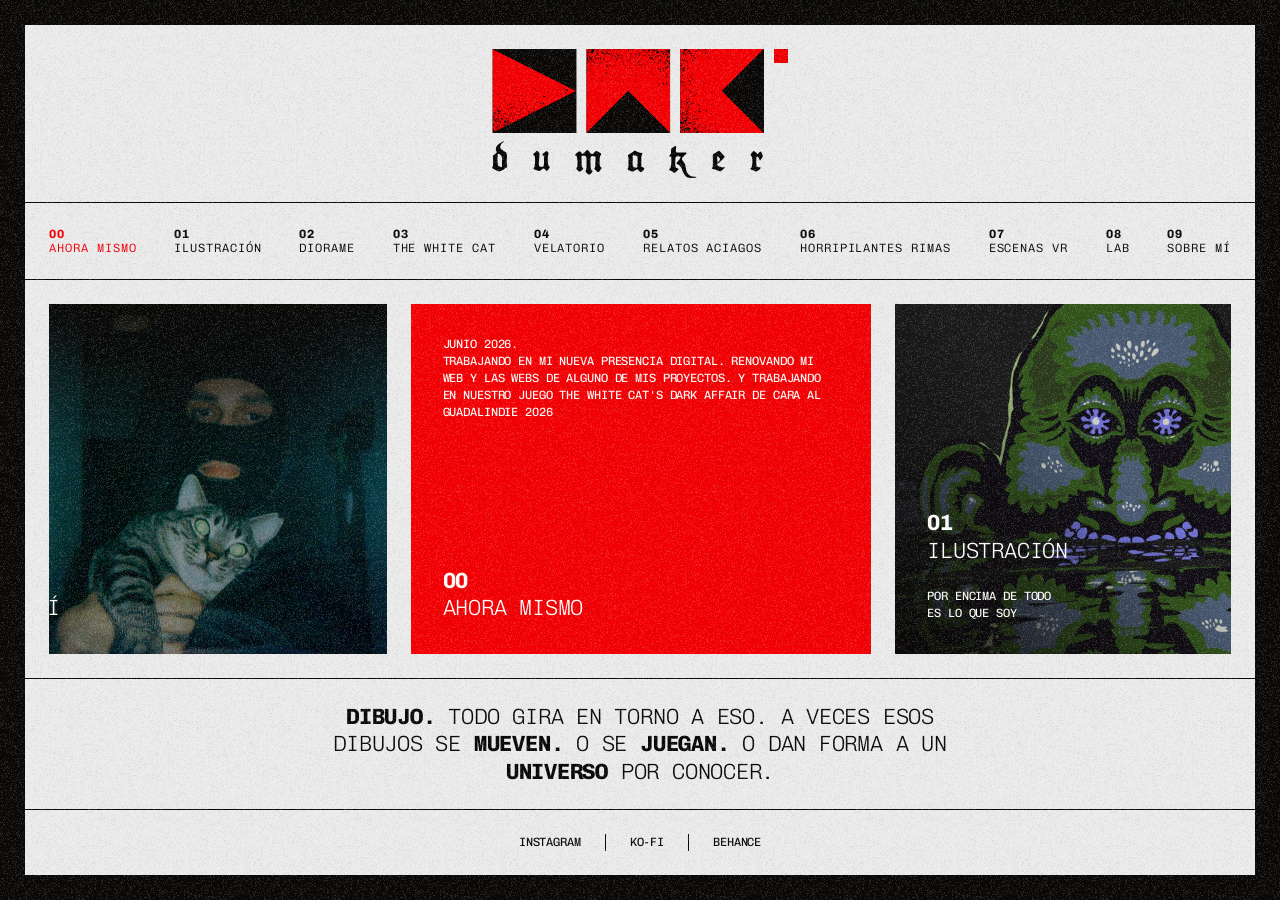
==== index.html @ 5731289a "fix(drag): enlace de titulo cenido al texto + draggable=false (cards y menu) El arrastre del carruse" ====
<!DOCTYPE html>
<html lang="es">
<head>
	<meta charset="utf-8">
	<meta name="viewport" content="width=device-width, initial-scale=1">
	<title>dumaker</title>
	<meta name="description" content="dumaker — dibujo, animación, juegos y universos por conocer.">
	<meta name="theme-color" content="#0a0908">
	<link rel="icon" type="image/svg+xml" href="assets/favicon.svg">
	<link rel="preload" href="assets/fonts/chivo-mono-var-latin.woff2" as="font" type="font/woff2" crossorigin>
	<link rel="stylesheet" href="css/tokens.css">
	<link rel="stylesheet" href="css/base.css">
	<link rel="stylesheet" href="css/layout.css">
	<link rel="stylesheet" href="css/components.css">
</head>
<body>
	<div class="page">

		<header class="strip strip--hero">
			<a class="hero__home" href="#ahora" aria-label="dumaker — volver al inicio">
				<img class="hero__logo" src="assets/logo-lockup.svg" alt="dumaker" width="320" height="140">
			</a>
		</header>

		<nav class="strip strip--menu" aria-label="Proyectos">
			<ul class="menu"><!-- renderizado desde data/cards.json --></ul>
		</nav>

		<main class="strip strip--cards" aria-roledescription="carrusel" aria-label="Proyectos">
			<ul class="track" tabindex="0"><!-- renderizado desde data/cards.json --></ul>
		</main>

		<section class="strip strip--claim" aria-label="Claim">
			<p class="claim"><b>Dibujo.</b> todo gira en torno a eso. a veces esos dibujos se <b>mueven.</b> o se <b>juegan.</b> o dan forma a un <b>universo</b> por conocer.</p>
		</section>

		<footer class="strip strip--footer">
			<a class="footer__link" href="https://www.instagram.com/dumaker/" target="_blank" rel="noopener">Instagram</a>
			<span class="footer__sep" aria-hidden="true"></span>
			<a class="footer__link" href="https://ko-fi.com/dumaker" target="_blank" rel="noopener">Ko-fi</a>
			<span class="footer__sep" aria-hidden="true"></span>
			<a class="footer__link" href="https://www.behance.net/dumaker" target="_blank" rel="noopener">Behance</a>
		</footer>

		<!-- Preloader: tapa el montaje de los strips; el marco+panel+grano son
		     los del propio .page (cero salto al fundir). main.js añade
		     .is-loaded cuando todo está listo (o un tope de seguridad). -->
		<div class="preloader" data-preloader aria-hidden="true">
			<img class="preloader__logo" src="assets/favicon.svg" alt="" width="64" height="51">
		</div>

	</div>

	<!-- Plantillas de card. El contenido viene de data/cards.json; aquí solo vive el marcado. -->
	<template id="tpl-card-texto">
		<li class="card card--texto">
			<h2 class="card__title"><b data-slot="number"></b><a class="card__link" data-slot="link" draggable="false"><span data-slot="title"></span></a></h2>
			<p class="card__sub" data-slot="sub"></p>
		</li>
	</template>

	<template id="tpl-card-poster">
		<li class="card card--poster">
			<div class="card__media">
				<img data-slot="img" loading="lazy" decoding="async" alt="">
			</div>
			<h2 class="card__title"><b data-slot="number"></b><a class="card__link" data-slot="link" draggable="false"><span data-slot="title"></span></a></h2>
			<p class="card__sub" data-slot="sub"></p>
		</li>
	</template>

	<template id="tpl-card-clip">
		<li class="card card--clip">
			<div class="card__media">
				<video data-slot="video" muted playsinline loop preload="none"></video>
			</div>
			<h2 class="card__title"><b data-slot="number"></b><a class="card__link" data-slot="link" draggable="false"><span data-slot="title"></span></a></h2>
			<p class="card__sub" data-slot="sub"></p>
		</li>
	</template>

	<script type="module" src="js/main.js"></script>
</body>
</html>
---- css/tokens.css ----
/* tokens.css — fuente única de valores visuales (extraídos de Figma, nodo 33156:3563) */
:root {
	/* color */
	--ink: #0a0908;
	--surface: #ebebeb;
	--red: #f30004;
	--inverse: #fdfdfc;

	/* espaciado — sistema 8/16/24/32 */
	--space-s: 8px;
	--space-m: 16px;
	--space-l: 24px;
	--space-xl: 32px;

	/* marco exterior */
	--frame: 24px;

	/* tipografía — Chivo Mono única familia */
	--font-mono: "Chivo Mono", ui-monospace, "Cascadia Mono", monospace;
	--fs-display: 64px;
	--fs-heading: 22px;
	--fs-menu: 12px;
	--fs-body: 12px;
	--ls-menu: 0.08em;     /* UI/Menu: letterSpacing 8% */
	--ls-heading: -0.01em; /* Heading/S: -1% */
	--ls-body: -0.01em;    /* Body/XS: -1% */
	--lh-heading: 1.25;
	--lh-body: 1.4;

	/* líneas finas con conciencia de densidad de píxel */
	--hairline: 1px;

	/* carrusel */
	--card-w: min(540px, 36vw); /* 540/1512 de Figma, relativo al viewport */
	--card-gap: var(--space-l);
}

@media (min-resolution: 2dppx) {
	:root { --hairline: 0.5px; }
}

/* rango intermedio (tablet / desktop estrecho): card proporcionada,
   36vw aquí daría cards esqueléticas frente a la franja alta */
@media (max-width: 1100px) {
	:root {
		--card-w: min(440px, 52vw);
	}
}

/* móvil: la card protagonista deja asomar un dedo de las vecinas a cada
   lado (~15-24px según ancho) — y sitio para el efecto-firma de Fase 2 */
@media (max-width: 720px) {
	:root {
		--frame: 8px;
		--card-w: 72vw;
		--card-gap: 12px;
	}
}
---- css/base.css ----
/* base.css — fuentes, reset, marco exterior y grano base */

/* Chivo Mono variable (200–900), self-host. Subsets latin + latin-ext. */
@font-face {
	font-family: "Chivo Mono";
	font-style: normal;
	font-weight: 200 900;
	font-display: swap;
	src: url("../assets/fonts/chivo-mono-var-latin.woff2") format("woff2");
	unicode-range: U+0000-00FF, U+0131, U+0152-0153, U+02BB-02BC, U+02C6, U+02DA, U+02DC, U+0304, U+0308, U+0329, U+2000-206F, U+20AC, U+2122, U+2191, U+2193, U+2212, U+2215, U+FEFF, U+FFFD;
}
@font-face {
	font-family: "Chivo Mono";
	font-style: normal;
	font-weight: 200 900;
	font-display: swap;
	src: url("../assets/fonts/chivo-mono-var-latin-ext.woff2") format("woff2");
	unicode-range: U+0100-02BA, U+02BD-02C5, U+02C7-02CC, U+02CE-02D7, U+02DD-02FF, U+0304, U+0308, U+0329, U+1D00-1DBF, U+1E00-1E9F, U+1EF2-1EFF, U+2020, U+20A0-20AB, U+20AD-20C0, U+2113, U+2C60-2C7F, U+A720-A7FF;
}

*,
*::before,
*::after {
	box-sizing: border-box;
	margin: 0;
}

html {
	height: 100%;
	/* sin scroll vertical de página; mata pull-to-refresh y gesto de historial */
	overscroll-behavior: none;
}

body {
	height: 100dvh;
	overflow: hidden;
	background: var(--ink);
	padding: var(--frame);
	font-family: var(--font-mono);
	color: var(--ink);
	-webkit-font-smoothing: antialiased;
}

img,
video {
	display: block;
	max-width: 100%;
}

a {
	color: inherit;
}

button {
	font: inherit;
	color: inherit;
	background: none;
	border: 0;
	padding: 0;
	cursor: pointer;
}

ul {
	list-style: none;
	padding: 0;
}

:focus-visible {
	outline: 2px solid var(--red);
	outline-offset: 2px;
}

/* ── Grano base (Fase 1: estático y uniforme) ─────────────────────────
   Grano blanco sobre todo el viewport: visible en sustratos oscuros
   (marco, imágenes de cards), casi nulo sobre la superficie clara.
   El grano tinta de la superficie va en .page::after (layout.css). */
body::after {
	content: "";
	position: fixed;
	inset: 0;
	z-index: 90;
	pointer-events: none;
	background: url("../assets/textures/grain-light.png") repeat;
	background-size: 256px 256px;
	opacity: 0.2;
}
---- css/layout.css ----
/* layout.css — grid de 5 franjas fijas; solo el carrusel se desplaza */

.page {
	position: relative;
	height: 100%;
	display: grid;
	grid-template-rows: auto auto minmax(0, 1fr) auto auto;
	background: var(--surface);
	border: 1px solid var(--ink);
}

/* grano tinta sobre la superficie clara (diana Figma: densidad 23%, muy sutil) */
.page::after {
	content: "";
	position: absolute;
	inset: 0;
	z-index: 80;
	pointer-events: none;
	background: url("../assets/textures/grain-dark.png") repeat;
	background-size: 256px 256px;
	opacity: 0.13;
}

.strip {
	position: relative;
	padding: var(--space-l);
	min-width: 0;
}

.strip + .strip {
	border-top: var(--hairline) solid var(--ink);
}

.strip--hero {
	display: grid;
	place-items: center;
}

.strip--cards {
	/* la franja flexible: el track clipa dentro del padding, como en Figma */
	display: grid;
	min-height: 0;
}

.strip--claim {
	display: grid;
	place-items: center;
}

.strip--footer {
	display: flex;
	align-items: stretch;
	justify-content: center;
	gap: var(--space-l);
}

@media (max-width: 720px) {
	.strip {
		padding: var(--space-m);
	}
}
---- css/components.css ----
/* components.css — hero, menú, cards, claim, footer */

/* ── Hero ───────────────────────────────────────────────────────────── */
.hero__home {
	display: block;
	cursor: pointer;
}

.hero__logo {
	width: min(320px, 64vw);
	height: auto;
}

/* ── Menú ───────────────────────────────────────────────────────────── */
.menu {
	display: flex;
	justify-content: space-between;
	gap: var(--space-l);
	overflow-x: auto;
	scrollbar-width: none;
}

.menu::-webkit-scrollbar {
	display: none;
}

@media (hover: hover) and (pointer: fine) {
	.menu.menu--overflow {
		cursor: grab;
	}
}

.menu.is-dragging {
	cursor: grabbing;
	user-select: none;
}

.menu__item {
	display: block;
	font-size: var(--fs-menu);
	font-weight: 300;
	letter-spacing: var(--ls-menu);
	line-height: 1.2;
	text-transform: uppercase;
	text-decoration: none;
	white-space: nowrap;
	color: var(--ink);
}

.menu__item b {
	display: block;
	font-weight: 700;
}

.menu__item:hover span {
	text-decoration: underline;
	text-underline-offset: 3px;
}

.menu__item.is-active {
	color: var(--red);
}

/* ── Carrusel (estilos; la lógica llega en etapas 3-4) ──────────────── */
.track {
	position: relative;
	display: flex;
	align-items: stretch;
	gap: var(--card-gap);
	height: 100%;
	min-height: 0;
	overflow-x: auto;
	overscroll-behavior-x: contain;
	touch-action: pan-x;
	scrollbar-width: none;
	scroll-snap-type: x mandatory;
	/* el foco por teclado aterriza ya casi centrado */
	scroll-padding-inline: calc(50% - var(--card-w) / 2);
	padding-inline: calc(50% - var(--card-w) / 2);
}

.track::-webkit-scrollbar {
	display: none;
}

/* el árbitro de snap (js/core/snap.js) es el único que toca esta clase */
.track.is-controlled {
	scroll-snap-type: none;
}

@media (hover: hover) and (pointer: fine) {
	.track {
		cursor: grab;
	}
}

.track.is-dragging {
	cursor: grabbing;
	user-select: none;
}

.card {
	position: relative;
	scroll-snap-align: center;
	flex: 0 0 var(--card-w);
	display: flex;
	flex-direction: column;
	justify-content: flex-end;
	gap: var(--space-l);
	padding: var(--space-xl);
	color: var(--inverse);
	text-transform: uppercase;
	overflow: hidden;
}

.card--texto {
	background: var(--red);
}

.card__media {
	position: absolute;
	inset: 0;
	pointer-events: none;
}

.card__media img,
.card__media video {
	width: 100%;
	height: 100%;
	object-fit: cover;
}

/* gradiente de legibilidad exacto de Figma */
.card__media::after {
	content: "";
	position: absolute;
	inset: 0;
	background: linear-gradient(46.5deg, var(--ink) 0%, rgba(10, 9, 8, 0) 46.6%);
}

.card__title {
	position: relative;
	font-size: var(--fs-heading);
	font-weight: 200;
	letter-spacing: var(--ls-heading);
	line-height: var(--lh-heading);
}

.card__link {
	color: inherit;
	text-decoration: none;
	/* target táctil generoso pero ceñido al texto (NO stretched a toda la
	   card): el padding agranda el área clicable y el margin negativo lo
	   compensa para no desplazar el título. El hueco de línea y el resto de
	   la card quedan libres para arrastrar. */
	padding: 0.4em 0.6em;
	margin: -0.4em -0.6em;
}

.card__link:hover span,
.card__link:focus-visible span {
	text-decoration: underline;
	text-underline-offset: 3px;
}

.card__title b {
	display: block;
	font-weight: 700;
}

.card__sub {
	position: relative;
	max-width: 20ch;
	font-size: var(--fs-body);
	font-weight: 400;
	letter-spacing: var(--ls-body);
	line-height: var(--lh-body);
}

/* Layout "prose" (card 00 y Sobre mí): el cuerpo de texto sube arriba con
   una caja grande (texto largo); el número+título quedan abajo como el resto.
   Lo comparten la card 00 (texto) y Sobre mí (imagen). */
.card--prose {
	justify-content: space-between;
}

.card--prose .card__sub {
	order: -1;             /* el cuerpo arriba; el título queda al fondo */
	max-width: none;       /* casi todo el ancho útil (dentro del padding) */
	white-space: pre-line; /* respeta los saltos de línea del texto editable */
}

/* legibilidad del texto arriba sobre la imagen: gradiente desde arriba.
   Solo aplica en Fase 1 sin GL (con GL lo hace el shader, ver cardsLayer). */
.card--prose .card__media::after {
	background: linear-gradient(180deg, var(--ink) 0%, rgba(10, 9, 8, 0) 46.6%);
}

/* ── Claim ──────────────────────────────────────────────────────────── */
.claim {
	max-width: 668px;
	text-align: center;
	font-size: clamp(16px, 1.46vw + 8px, 22px);
	font-weight: 200;
	letter-spacing: var(--ls-heading);
	line-height: var(--lh-heading);
	text-transform: uppercase;
}

.claim b {
	font-weight: 700;
}

/* ── Footer ─────────────────────────────────────────────────────────── */
.footer__link {
	font-size: var(--fs-body);
	font-weight: 400;
	letter-spacing: var(--ls-body);
	line-height: var(--lh-body);
	text-transform: uppercase;
	text-decoration: none;
	align-self: center;
}

.footer__link:hover {
	text-decoration: underline;
	text-underline-offset: 3px;
}

.footer__sep {
	width: var(--hairline);
	background: var(--ink);
}

/* ── Overlay de error de datos (cards.json/ahora.json rotos) ────────── */
.data-error {
	position: fixed;
	inset: auto var(--frame) var(--frame) var(--frame);
	z-index: 100;
	background: var(--ink);
	color: var(--inverse);
	border: var(--hairline) solid var(--red);
	padding: var(--space-m) var(--space-l);
	font-size: var(--fs-body);
	line-height: var(--lh-body);
	letter-spacing: var(--ls-body);
}

.data-error p:first-child {
	color: var(--red);
	font-weight: 700;
	text-transform: uppercase;
	margin-bottom: var(--space-s);
}

/* ── Preloader ──────────────────────────────────────────────────────── */
/* El marco + panel + grano son los del propio .page (no se replican): cero
   salto al fundir. Durante la carga, los strips están a opacity 0 (el
   montaje de las cards no se ve) y el logo DMK queda centrado encima.
   main.js añade .is-loaded → fade-in de los strips + fade-out del logo. */
.preloader {
	position: absolute;
	inset: 0;
	z-index: 85; /* sobre el contenido y el grano (z80); bajo overlays de error (z100) */
	display: grid;
	place-items: center;
	pointer-events: none;
	transition: opacity 320ms ease;
}

.preloader__logo {
	width: 64px;
	height: auto;
	opacity: 0.92;
}

.page .strip {
	transition: opacity 300ms ease;
}

.page:not(.is-loaded) .strip {
	opacity: 0;
}

.page.is-loaded .preloader {
	opacity: 0;
}

@media (prefers-reduced-motion: reduce) {
	.preloader,
	.page .strip {
		transition: none; /* fade instantáneo: sin animación, solo el corte */
	}
}
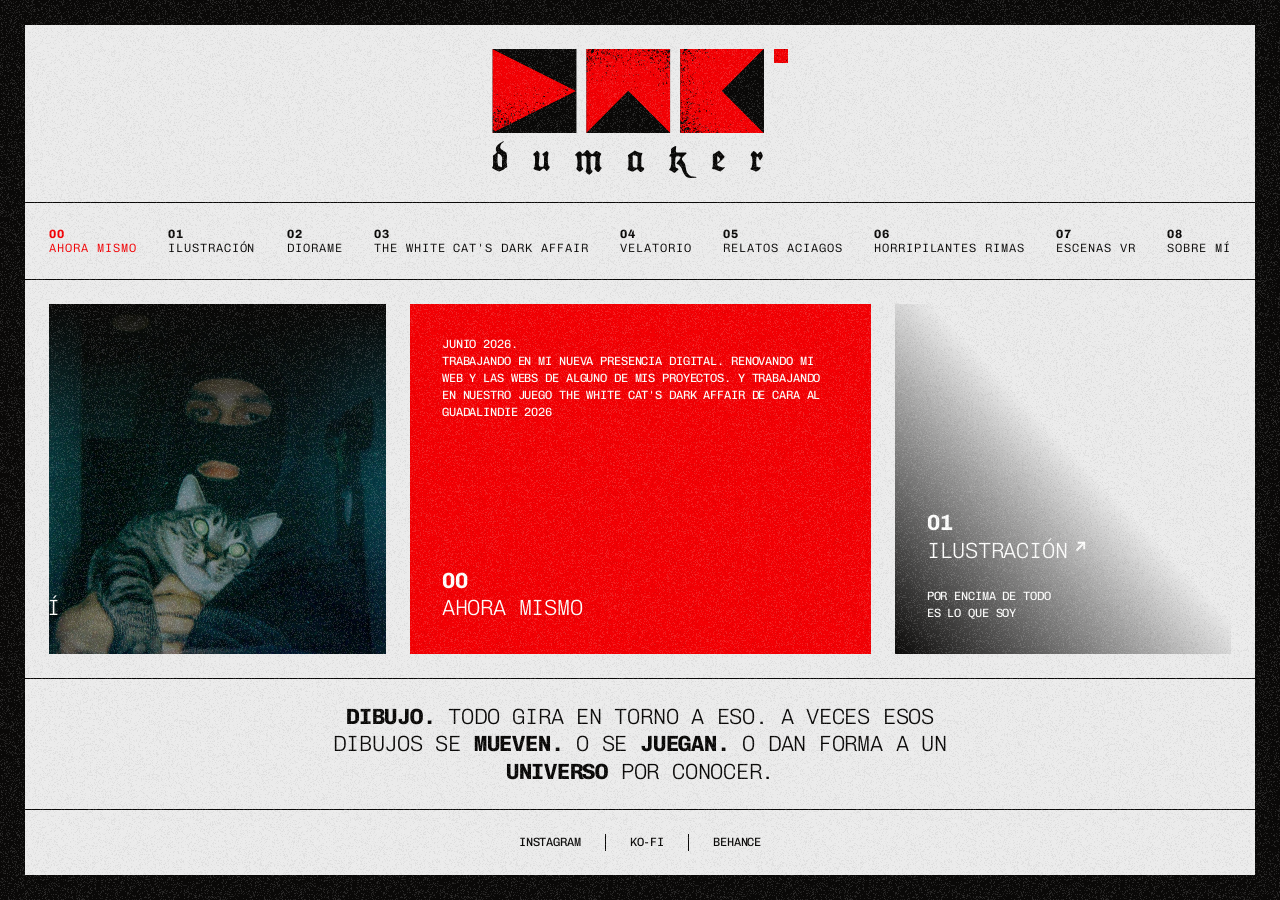
==== commit e1b5d113: "﻿feat(seo): progressive enhancement + SEO/GEO antes del corte de DNS FASE 1 — contenido al HTML esta" ====
--- a/index.html
+++ b/index.html
@@ -3,8 +3,27 @@
 <head>
 	<meta charset="utf-8">
 	<meta name="viewport" content="width=device-width, initial-scale=1">
-	<title>dumaker</title>
-	<meta name="description" content="dumaker — dibujo, animación, juegos y universos por conocer.">
+	<title>Dumaker — ilustración, animación, juegos y universos por conocer</title>
+	<meta name="description" content="Dumaker — ilustrador, diseñador y creativo multimedia. Dibujo, animación, videojuegos y universos por conocer. Ilustración, cómic y proyectos indie.">
+	<link rel="canonical" href="https://dumaker.com">
+
+	<!-- Open Graph -->
+	<meta property="og:title" content="Dumaker — ilustración, animación, juegos y universos por conocer">
+	<meta property="og:description" content="Ilustrador, diseñador y creativo multimedia. Dibujo, animación, videojuegos y universos por conocer.">
+	<meta property="og:type" content="website">
+	<meta property="og:url" content="https://dumaker.com">
+	<meta property="og:image" content="https://dumaker.com/assets/dmk_og.jpg">
+	<meta property="og:image:width" content="1200">
+	<meta property="og:image:height" content="630">
+	<meta property="og:locale" content="es_ES">
+	<meta property="og:site_name" content="Dumaker">
+
+	<!-- Twitter Card -->
+	<meta name="twitter:card" content="summary_large_image">
+	<meta name="twitter:title" content="Dumaker — ilustración, animación, juegos y universos por conocer">
+	<meta name="twitter:description" content="Ilustrador, diseñador y creativo multimedia. Dibujo, animación, videojuegos y universos por conocer.">
+	<meta name="twitter:image" content="https://dumaker.com/assets/dmk_og.jpg">
+
 	<meta name="theme-color" content="#0a0908">
 	<link rel="icon" type="image/svg+xml" href="assets/favicon.svg">
 	<link rel="preload" href="assets/fonts/chivo-mono-var-latin.woff2" as="font" type="font/woff2" crossorigin>
@@ -12,6 +31,27 @@
 	<link rel="stylesheet" href="css/base.css">
 	<link rel="stylesheet" href="css/layout.css">
 	<link rel="stylesheet" href="css/components.css">
+
+	<!-- Sin JS: el preloader nunca añade .is-loaded; revelamos el contenido igual -->
+	<noscript><style>.page:not(.is-loaded) .strip{opacity:1}.preloader{display:none}</style></noscript>
+
+	<script type="application/ld+json">
+	{
+		"@context": "https://schema.org",
+		"@type": "Person",
+		"name": "Dumaker",
+		"url": "https://dumaker.com",
+		"jobTitle": "Ilustrador, diseñador y creativo multimedia",
+		"description": "Ilustrador, diseñador y creativo multimedia. Creador indie y liminal. Dibujo, animación, videojuegos y universos por conocer.",
+		"image": "https://dumaker.com/assets/dmk_og.jpg",
+		"sameAs": [
+			"https://www.instagram.com/dumaker/",
+			"https://www.behance.net/dumaker",
+			"https://ko-fi.com/dumaker",
+			"https://www.deviantart.com/dumaker"
+		]
+	}
+	</script>
 </head>
 <body>
 	<div class="page">
@@ -23,11 +63,88 @@
 		</header>
 
 		<nav class="strip strip--menu" aria-label="Proyectos">
-			<ul class="menu"><!-- renderizado desde data/cards.json --></ul>
+			<!-- Contenido canónico (progressive enhancement): render.js lo adopta y le
+			     añade comportamiento; la fuente de verdad de los textos es data/cards.json. -->
+			<ul class="menu">
+				<li><a class="menu__item" href="#ahora" data-index="0" draggable="false"><b>00</b><span>Ahora mismo</span></a></li>
+				<li><a class="menu__item" href="#ilustracion" data-index="1" draggable="false"><b>01</b><span>Ilustración</span></a></li>
+				<li><a class="menu__item" href="#diorame" data-index="2" draggable="false"><b>02</b><span>Diorame</span></a></li>
+				<li><a class="menu__item" href="#the-white-cat" data-index="3" draggable="false"><b>03</b><span>The White Cat's Dark Affair</span></a></li>
+				<li><a class="menu__item" href="#velatorio" data-index="4" draggable="false"><b>04</b><span>Velatorio</span></a></li>
+				<li><a class="menu__item" href="#relatos-aciagos" data-index="5" draggable="false"><b>05</b><span>Relatos Aciagos</span></a></li>
+				<li><a class="menu__item" href="#horripilantes-rimas" data-index="6" draggable="false"><b>06</b><span>Horripilantes Rimas</span></a></li>
+				<li><a class="menu__item" href="#escenas-vr" data-index="7" draggable="false"><b>07</b><span>Escenas VR</span></a></li>
+				<li><a class="menu__item" href="#sobre-mi" data-index="8" draggable="false"><b>08</b><span>Sobre mí</span></a></li>
+			</ul>
 		</nav>
 
 		<main class="strip strip--cards" aria-roledescription="carrusel" aria-label="Proyectos">
-			<ul class="track" tabindex="0"><!-- renderizado desde data/cards.json --></ul>
+			<!-- Copia canónica de las cards en el HTML estático (indexable sin JS).
+			     render.js la adopta como copia central y clona las demás para el loop
+			     infinito; reconcilia los textos desde data/cards.json (fuente de verdad). -->
+			<ul class="track" tabindex="0">
+				<li class="card card--texto card--prose" data-index="0" data-id="ahora" data-copy="2">
+					<h2 class="card__title"><b data-slot="number">00</b><a class="card__link" data-slot="link" draggable="false"><span data-slot="title">Ahora mismo</span></a></h2>
+					<p class="card__sub" data-slot="sub">Junio 2026.
+Trabajando en mi nueva presencia digital. Renovando mi web y las webs de alguno de mis proyectos. Y trabajando en nuestro juego The White Cat's Dark Affair de cara al Guadalindie 2026</p>
+				</li>
+				<li class="card card--poster" data-index="1" data-id="ilustracion" data-copy="2">
+					<div class="card__media">
+						<img data-slot="img" loading="lazy" decoding="async" alt="Ilustración de una criatura verde emergiendo del agua" src="assets/cards/ilustracion.webp">
+					</div>
+					<h2 class="card__title"><b data-slot="number">01</b><a class="card__link" data-slot="link" draggable="false" href="https://www.deviantart.com/dumaker/gallery" target="_blank" rel="noopener"><span data-slot="title">Ilustración</span></a></h2>
+					<p class="card__sub" data-slot="sub">por encima de todo es lo que soy</p>
+				</li>
+				<li class="card card--poster" data-index="2" data-id="diorame" data-copy="2">
+					<div class="card__media">
+						<img data-slot="img" loading="lazy" decoding="async" alt="Formas de color creadas con la app de dibujo Diorame" src="assets/cards/diorame.webp">
+					</div>
+					<h2 class="card__title"><b data-slot="number">02</b><a class="card__link" data-slot="link" draggable="false" href="https://diorame.com" target="_blank" rel="noopener"><span data-slot="title">Diorame</span></a></h2>
+					<p class="card__sub" data-slot="sub">mi app de dibujo</p>
+				</li>
+				<li class="card card--clip" data-index="3" data-id="the-white-cat" data-copy="2">
+					<div class="card__media">
+						<video data-slot="video" muted playsinline loop preload="none" data-src="assets/cards/the_white_cat.mp4"></video>
+					</div>
+					<h2 class="card__title"><b data-slot="number">03</b><a class="card__link" data-slot="link" draggable="false" href="https://store.steampowered.com/app/3882940/The_White_Cats_Dark_Affair/" target="_blank" rel="noopener"><span data-slot="title">The White Cat's Dark Affair</span></a></h2>
+					<p class="card__sub" data-slot="sub">El juego. Estamos en ello y vamos en serio. En Steam.</p>
+				</li>
+				<li class="card card--poster" data-index="4" data-id="velatorio" data-copy="2">
+					<div class="card__media">
+						<img data-slot="img" loading="lazy" decoding="async" alt="Imagen del juego Velatorio" src="assets/cards/velatorio.webp">
+					</div>
+					<h2 class="card__title"><b data-slot="number">04</b><a class="card__link" data-slot="link" draggable="false" href="https://perezperez.itch.io/velatorio" target="_blank" rel="noopener"><span data-slot="title">Velatorio</span></a></h2>
+					<p class="card__sub" data-slot="sub">El juego. Una aventura sórdida premiada en la ECTOCOMP 2025. En Itch.io.</p>
+				</li>
+				<li class="card card--poster" data-index="5" data-id="relatos-aciagos" data-copy="2">
+					<div class="card__media">
+						<img data-slot="img" loading="lazy" decoding="async" alt="Relatos Aciagos — relatos ilustrados" src="assets/cards/relatos-aciagos.webp">
+					</div>
+					<h2 class="card__title"><b data-slot="number">05</b><a class="card__link" data-slot="link" draggable="false" href="https://relatos.dumaker.com" target="_blank" rel="noopener"><span data-slot="title">Relatos Aciagos</span></a></h2>
+					<p class="card__sub" data-slot="sub">Relatos de terror, locutados e ilustrados.</p>
+				</li>
+				<li class="card card--poster" data-index="6" data-id="horripilantes-rimas" data-copy="2">
+					<div class="card__media">
+						<img data-slot="img" loading="lazy" decoding="async" alt="Horripilantes Rimas — rimas ilustradas de terror" src="assets/cards/horripilantes-rimas.webp">
+					</div>
+					<h2 class="card__title"><b data-slot="number">06</b><a class="card__link" data-slot="link" draggable="false" href="https://rimas.dumaker.com" target="_blank" rel="noopener"><span data-slot="title">Horripilantes Rimas</span></a></h2>
+					<p class="card__sub" data-slot="sub">Pavorosas rimas, locutadas e ilustradas.</p>
+				</li>
+				<li class="card card--clip" data-index="7" data-id="escenas-vr" data-copy="2">
+					<div class="card__media">
+						<video data-slot="video" muted playsinline loop preload="none" data-src="assets/cards/escenas_vr.mp4"></video>
+					</div>
+					<h2 class="card__title"><b data-slot="number">07</b><a class="card__link" data-slot="link" draggable="false" href="https://www.behance.net/gallery/142865257/Escenas-ilustradas-inmersivas-para-realidad-virtual" target="_blank" rel="noopener"><span data-slot="title">Escenas VR</span></a></h2>
+					<p class="card__sub" data-slot="sub">Escenas inmersivas para Realidad Virtual.</p>
+				</li>
+				<li class="card card--poster card--prose" data-index="8" data-id="sobre-mi" data-copy="2">
+					<div class="card__media">
+						<img data-slot="img" loading="lazy" decoding="async" alt="Foto de Sobre mí" src="assets/cards/about.webp">
+					</div>
+					<h2 class="card__title"><b data-slot="number">08</b><a class="card__link" data-slot="link" draggable="false"><span data-slot="title">Sobre mí</span></a></h2>
+					<p class="card__sub" data-slot="sub">Ilustrador, diseñador y creativo multimedia. Creador indie y liminal. Albacete navajero. Dibujando desde siempre, profesionalmente desde 2008. Mi obra ha aparecido en antologías de Seven Stories Press, Graffito Books, Mad Artist Publishing y Ediciones Babylon, y se ha expuesto en Londres, Bilbao, Toledo y otras ciudades. Formado en Ilustración (Toledo) y Diseño Gráfico (Ciudad Real). Stay human 👽</p>
+				</li>
+			</ul>
 		</main>
 
 		<section class="strip strip--claim" aria-label="Claim">
@@ -51,7 +168,9 @@
 
 	</div>
 
-	<!-- Plantillas de card. El contenido viene de data/cards.json; aquí solo vive el marcado. -->
+	<!-- Plantillas de card. Usadas por el render como fallback (regenerar) cuando el
+	     HTML estático está desincronizado con data/cards.json. El contenido vivo de
+	     las cards está arriba en .track; aquí solo vive el marcado vacío. -->
 	<template id="tpl-card-texto">
 		<li class="card card--texto">
 			<h2 class="card__title"><b data-slot="number"></b><a class="card__link" data-slot="link" draggable="false"><span data-slot="title"></span></a></h2>
--- a/css/components.css
+++ b/css/components.css
@@ -157,6 +157,23 @@
 	margin: -0.4em -0.6em;
 }
 
+/* icono de flecha de enlace: SOLO cards con href real (01-07). Las cards sin
+   enlace (00, 09 y lab) se renderizan como <span class="card__link"> sin
+   [href] → quedan excluidas solas. El mask no lleva fill baked, así que
+   currentColor lo pinta en el color del título de cada card. NO es el
+   stretched que eliminamos: es un ::after nuevo, gateado por [href]. */
+.card__link[href]::after {
+	content: "";
+	display: inline-block;
+	width: 0.7em;
+	height: 0.7em;
+	margin-left: 0.25em;
+	vertical-align: 0.15em;
+	background-color: currentColor;
+	-webkit-mask: url("data:image/svg+xml,%3Csvg viewBox='0 0 16 16' xmlns='http://www.w3.org/2000/svg'%3E%3Cpath d='m2 0v2h4.5l-6.5 6.5 1.5 1.5 6.5-6.5v4.5h2v-8z' transform='translate(3 3)'/%3E%3C/svg%3E") no-repeat center / contain;
+	mask: url("data:image/svg+xml,%3Csvg viewBox='0 0 16 16' xmlns='http://www.w3.org/2000/svg'%3E%3Cpath d='m2 0v2h4.5l-6.5 6.5 1.5 1.5 6.5-6.5v4.5h2v-8z' transform='translate(3 3)'/%3E%3C/svg%3E") no-repeat center / contain;
+}
+
 .card__link:hover span,
 .card__link:focus-visible span {
 	text-decoration: underline;
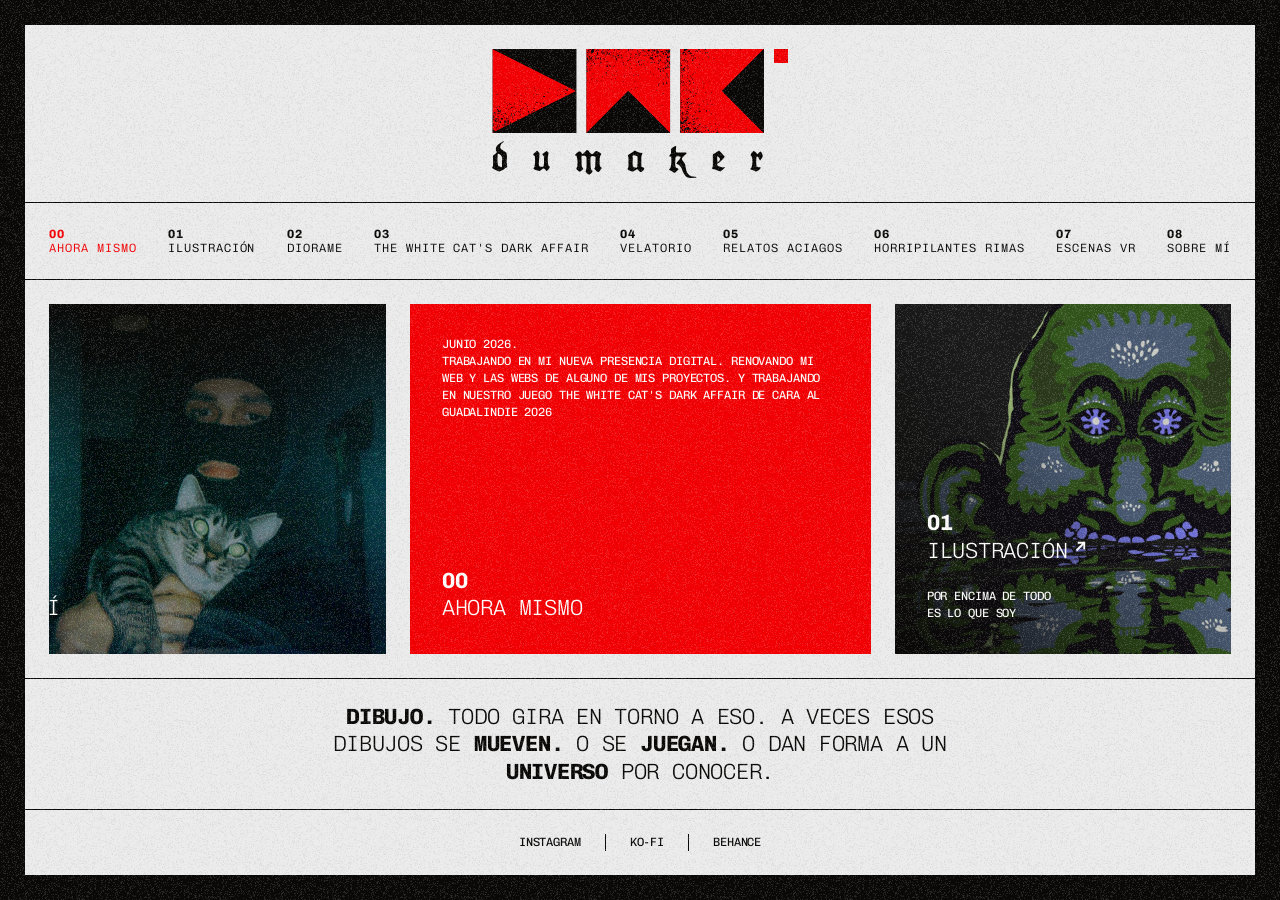
==== commit 5e082c7a: "﻿refactor(seo): card 00 (Ahora mismo) con fuente unica = ahora.json El cuerpo efimero del 00 ya no s" ====
--- a/index.html
+++ b/index.html
@@ -83,10 +83,12 @@
 			     render.js la adopta como copia central y clona las demás para el loop
 			     infinito; reconcilia los textos desde data/cards.json (fuente de verdad). -->
 			<ul class="track" tabindex="0">
+				<!-- Card 00: el cuerpo (efímero, no SEO-crítico) NO se bakea aquí — fuente
+				     única = data/ahora.json. render.js rellena este <p> vacío en runtime;
+				     mantenemos el contenedor para que el conteo de cards cuadre (adopt path). -->
 				<li class="card card--texto card--prose" data-index="0" data-id="ahora" data-copy="2">
 					<h2 class="card__title"><b data-slot="number">00</b><a class="card__link" data-slot="link" draggable="false"><span data-slot="title">Ahora mismo</span></a></h2>
-					<p class="card__sub" data-slot="sub">Junio 2026.
-Trabajando en mi nueva presencia digital. Renovando mi web y las webs de alguno de mis proyectos. Y trabajando en nuestro juego The White Cat's Dark Affair de cara al Guadalindie 2026</p>
+					<p class="card__sub" data-slot="sub"></p>
 				</li>
 				<li class="card card--poster" data-index="1" data-id="ilustracion" data-copy="2">
 					<div class="card__media">
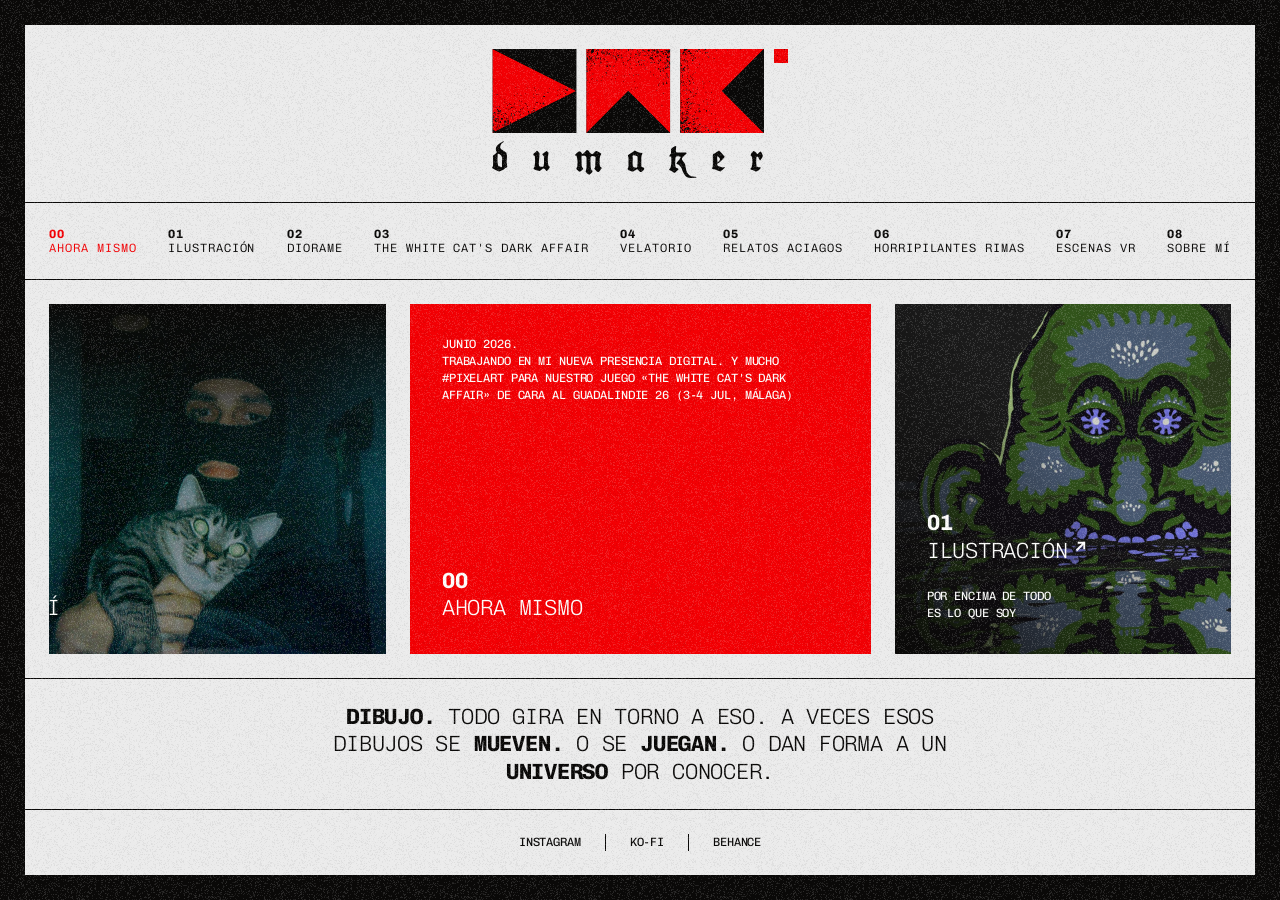
==== commit 4ebc6c8e: "fix(prose): el cuerpo prose vuelve a recibir el efecto-firma en FULL + textos Cambio de criterio sob" ====
--- a/index.html
+++ b/index.html
@@ -64,8 +64,10 @@
 
 		<nav class="strip strip--menu" aria-label="Proyectos">
 			<!-- Contenido canónico (progressive enhancement): render.js lo adopta y le
-			     añade comportamiento; la fuente de verdad de los textos es data/cards.json. -->
+			     añade comportamiento; la fuente de verdad es data/cards.json. La zona entre
+			     marcadores la genera scripts/build-cards.js en el deploy — NO editar a mano. -->
 			<ul class="menu">
+				<!-- menu:auto:start (generado por scripts/build-cards.js desde data/cards.json — no editar a mano) -->
 				<li><a class="menu__item" href="#ahora" data-index="0" draggable="false"><b>00</b><span>Ahora mismo</span></a></li>
 				<li><a class="menu__item" href="#ilustracion" data-index="1" draggable="false"><b>01</b><span>Ilustración</span></a></li>
 				<li><a class="menu__item" href="#diorame" data-index="2" draggable="false"><b>02</b><span>Diorame</span></a></li>
@@ -75,17 +77,19 @@
 				<li><a class="menu__item" href="#horripilantes-rimas" data-index="6" draggable="false"><b>06</b><span>Horripilantes Rimas</span></a></li>
 				<li><a class="menu__item" href="#escenas-vr" data-index="7" draggable="false"><b>07</b><span>Escenas VR</span></a></li>
 				<li><a class="menu__item" href="#sobre-mi" data-index="8" draggable="false"><b>08</b><span>Sobre mí</span></a></li>
+				<!-- menu:auto:end -->
 			</ul>
 		</nav>
 
 		<main class="strip strip--cards" aria-roledescription="carrusel" aria-label="Proyectos">
 			<!-- Copia canónica de las cards en el HTML estático (indexable sin JS).
-			     render.js la adopta como copia central y clona las demás para el loop
-			     infinito; reconcilia los textos desde data/cards.json (fuente de verdad). -->
+			     render.js la adopta como copia central y clona las demás para el loop;
+			     reconcilia los textos desde data/cards.json (fuente de verdad). La zona
+			     entre marcadores la genera scripts/build-cards.js en el deploy — NO editar
+			     a mano. Card 00: su <p> va vacío a propósito — el cuerpo "Ahora mismo" es
+			     fuente única de data/ahora.json (se rellena en runtime). -->
 			<ul class="track" tabindex="0">
-				<!-- Card 00: el cuerpo (efímero, no SEO-crítico) NO se bakea aquí — fuente
-				     única = data/ahora.json. render.js rellena este <p> vacío en runtime;
-				     mantenemos el contenedor para que el conteo de cards cuadre (adopt path). -->
+				<!-- cards:auto:start (generado por scripts/build-cards.js desde data/cards.json — no editar a mano) -->
 				<li class="card card--texto card--prose" data-index="0" data-id="ahora" data-copy="2">
 					<h2 class="card__title"><b data-slot="number">00</b><a class="card__link" data-slot="link" draggable="false"><span data-slot="title">Ahora mismo</span></a></h2>
 					<p class="card__sub" data-slot="sub"></p>
@@ -144,8 +148,9 @@
 						<img data-slot="img" loading="lazy" decoding="async" alt="Foto de Sobre mí" src="assets/cards/about.webp">
 					</div>
 					<h2 class="card__title"><b data-slot="number">08</b><a class="card__link" data-slot="link" draggable="false"><span data-slot="title">Sobre mí</span></a></h2>
-					<p class="card__sub" data-slot="sub">Ilustrador, diseñador y creativo multimedia. Creador indie y liminal. Albacete navajero. Dibujando desde siempre, profesionalmente desde 2008. Mi obra ha aparecido en antologías de Seven Stories Press, Graffito Books, Mad Artist Publishing y Ediciones Babylon, y se ha expuesto en Londres, Bilbao, Toledo y otras ciudades. Formado en Ilustración (Toledo) y Diseño Gráfico (Ciudad Real). Stay human 👽</p>
-				</li>
+					<p class="card__sub" data-slot="sub">Ilustrador, diseñador y creativo multimedia. Creador indie. Albacete navajero. Mis dibujos han aparecido en antologías de Seven Stories Press, Graffito Books, Mad Artist Publishing y Ediciones Babylon, y he expuesto en Londres, Bilbao, Toledo y otras ciudades. Graduado en Diseño Gráfico e ilustración. Stay human, but not much. 👽</p>
+				</li>
+				<!-- cards:auto:end -->
 			</ul>
 		</main>
 
--- a/css/components.css
+++ b/css/components.css
@@ -207,6 +207,32 @@
 	white-space: pre-line; /* respeta los saltos de línea del texto editable */
 }
 
+/* LITE (móvil/tablet): el cuerpo prose va por DOM nítido (no se rasteriza al
+   efecto) → scroll interno cuando el texto no cabe en el alto de la card.
+   En FULL el cuerpo se rasteriza y recibe el efecto-firma: NO hay DOM
+   scrollable, el sub recupera min-height:auto y no encoge. */
+.strip--cards.gl-lite .card--prose .card__sub {
+	flex: 1 1 auto;        /* ocupa el alto disponible (card − título − gap − padding) */
+	min-height: 0;         /* permite encoger por debajo del contenido (regla flex) */
+	overflow-y: auto;      /* scroll interno SOLO al desbordar; condicional, sin media query */
+	overscroll-behavior: contain; /* el scroll no propaga al carrusel ni al body */
+	touch-action: pan-y;   /* touch: gesto vertical = scroll del texto; horizontal = carrusel */
+	scrollbar-width: thin; /* Firefox */
+	scrollbar-color: rgba(10, 9, 8, 0.35) transparent;
+}
+
+/* barra minimalista (WebKit): fina, sin flechas, thumb tinta translúcida */
+.strip--cards.gl-lite .card--prose .card__sub::-webkit-scrollbar {
+	width: 5px;
+}
+.strip--cards.gl-lite .card--prose .card__sub::-webkit-scrollbar-track {
+	background: transparent;
+}
+.strip--cards.gl-lite .card--prose .card__sub::-webkit-scrollbar-thumb {
+	background: rgba(10, 9, 8, 0.35);
+	border-radius: 3px;
+}
+
 /* legibilidad del texto arriba sobre la imagen: gradiente desde arriba.
    Solo aplica en Fase 1 sin GL (con GL lo hace el shader, ver cardsLayer). */
 .card--prose .card__media::after {
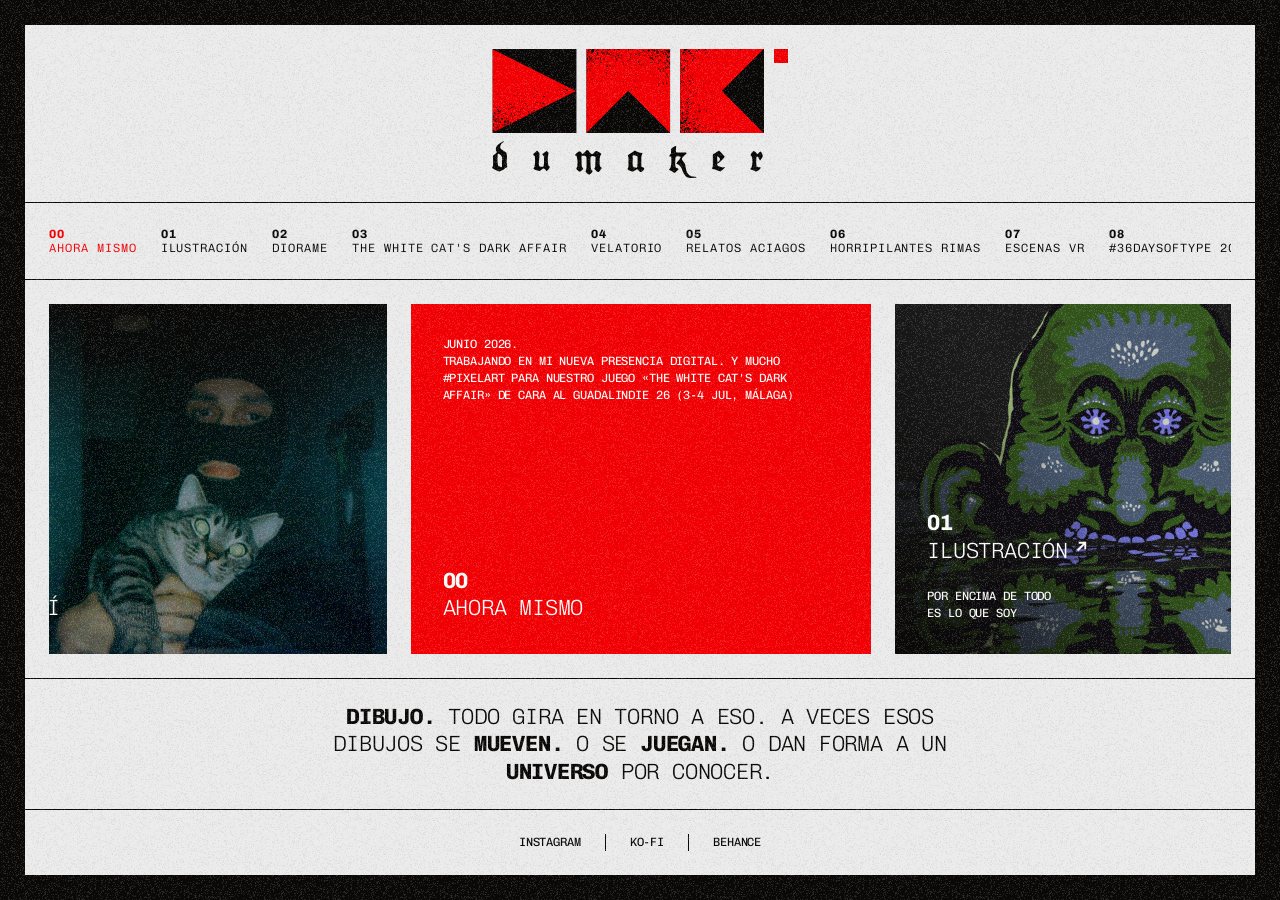
==== commit 432ef4f9: "feat(lab): dos badges en el escaparate (sello claro + contador "DÍA n") Sustituye el subtítulo ASCII" ====
--- a/index.html
+++ b/index.html
@@ -76,7 +76,8 @@
 				<li><a class="menu__item" href="#relatos-aciagos" data-index="5" draggable="false"><b>05</b><span>Relatos Aciagos</span></a></li>
 				<li><a class="menu__item" href="#horripilantes-rimas" data-index="6" draggable="false"><b>06</b><span>Horripilantes Rimas</span></a></li>
 				<li><a class="menu__item" href="#escenas-vr" data-index="7" draggable="false"><b>07</b><span>Escenas VR</span></a></li>
-				<li><a class="menu__item" href="#sobre-mi" data-index="8" draggable="false"><b>08</b><span>Sobre mí</span></a></li>
+				<li><a class="menu__item" href="#lab" data-index="8" draggable="false"><b>08</b><span>#36DaysOfType 2017</span></a></li>
+				<li><a class="menu__item" href="#sobre-mi" data-index="9" draggable="false"><b>09</b><span>Sobre mí</span></a></li>
 				<!-- menu:auto:end -->
 			</ul>
 		</nav>
@@ -143,11 +144,18 @@
 					<h2 class="card__title"><b data-slot="number">07</b><a class="card__link" data-slot="link" draggable="false" href="https://www.behance.net/gallery/142865257/Escenas-ilustradas-inmersivas-para-realidad-virtual" target="_blank" rel="noopener"><span data-slot="title">Escenas VR</span></a></h2>
 					<p class="card__sub" data-slot="sub">Escenas inmersivas para Realidad Virtual.</p>
 				</li>
-				<li class="card card--poster card--prose" data-index="8" data-id="sobre-mi" data-copy="2">
+				<li class="card card--poster" data-index="8" data-id="lab" data-copy="2">
+					<div class="card__media">
+						<img data-slot="img" loading="lazy" decoding="async" alt="Imagen provisional del Lab" src="assets/cards/lab.webp">
+					</div>
+					<h2 class="card__title"><b data-slot="number">08</b><a class="card__link" data-slot="link" draggable="false" href="https://www.behance.net/gallery/49101507/36DaysOfType-2017"><span data-slot="title">#36DaysOfType 2017</span></a></h2>
+					<p class="card__sub" data-slot="sub">Escaparate rotatorio: el proyecto que tengo ahora mismo entre manos.</p>
+				</li>
+				<li class="card card--poster card--prose" data-index="9" data-id="sobre-mi" data-copy="2">
 					<div class="card__media">
 						<img data-slot="img" loading="lazy" decoding="async" alt="Foto de Sobre mí" src="assets/cards/about.webp">
 					</div>
-					<h2 class="card__title"><b data-slot="number">08</b><a class="card__link" data-slot="link" draggable="false"><span data-slot="title">Sobre mí</span></a></h2>
+					<h2 class="card__title"><b data-slot="number">09</b><a class="card__link" data-slot="link" draggable="false"><span data-slot="title">Sobre mí</span></a></h2>
 					<p class="card__sub" data-slot="sub">Ilustrador, diseñador y creativo multimedia. Creador indie. Albacete navajero. Mis dibujos han aparecido en antologías de Seven Stories Press, Graffito Books, Mad Artist Publishing y Ediciones Babylon, y he expuesto en Londres, Bilbao, Toledo y otras ciudades. Graduado en Diseño Gráfico e ilustración. Stay human, but not much. 👽</p>
 				</li>
 				<!-- cards:auto:end -->
--- a/css/components.css
+++ b/css/components.css
@@ -239,6 +239,33 @@
 	background: linear-gradient(180deg, var(--ink) 0%, rgba(10, 9, 8, 0) 46.6%);
 }
 
+/* ── Badges del escaparate (solo card lab) ───────────────────────────── */
+/* Dos sellos apilados arriba-izquierda; los inyecta el render solo en lab. En
+   FULL los rasteriza la GL (se deforman con el efecto); en LITE/Fase 1 y al
+   enfocar van como DOM sobre el canvas (z-index propio). Esquinas rectas como
+   el resto del sitio. */
+.card__badges {
+	position: absolute;
+	top: var(--space-xl);
+	left: var(--space-xl);
+	z-index: 11;
+	display: flex;
+	flex-direction: column;
+	align-items: flex-start;
+	gap: var(--space-s);
+}
+.card__badge {
+	font-family: var(--font-mono);
+	font-size: 18px;
+	font-weight: 700;
+	letter-spacing: 0.02em;
+	line-height: 1;
+	padding: 9px 14px;
+	white-space: nowrap;
+}
+.card__badge--light { background: var(--surface); color: var(--ink); }
+.card__badge--dark { background: var(--ink); color: var(--red); }
+
 /* ── Claim ──────────────────────────────────────────────────────────── */
 .claim {
 	max-width: 668px;
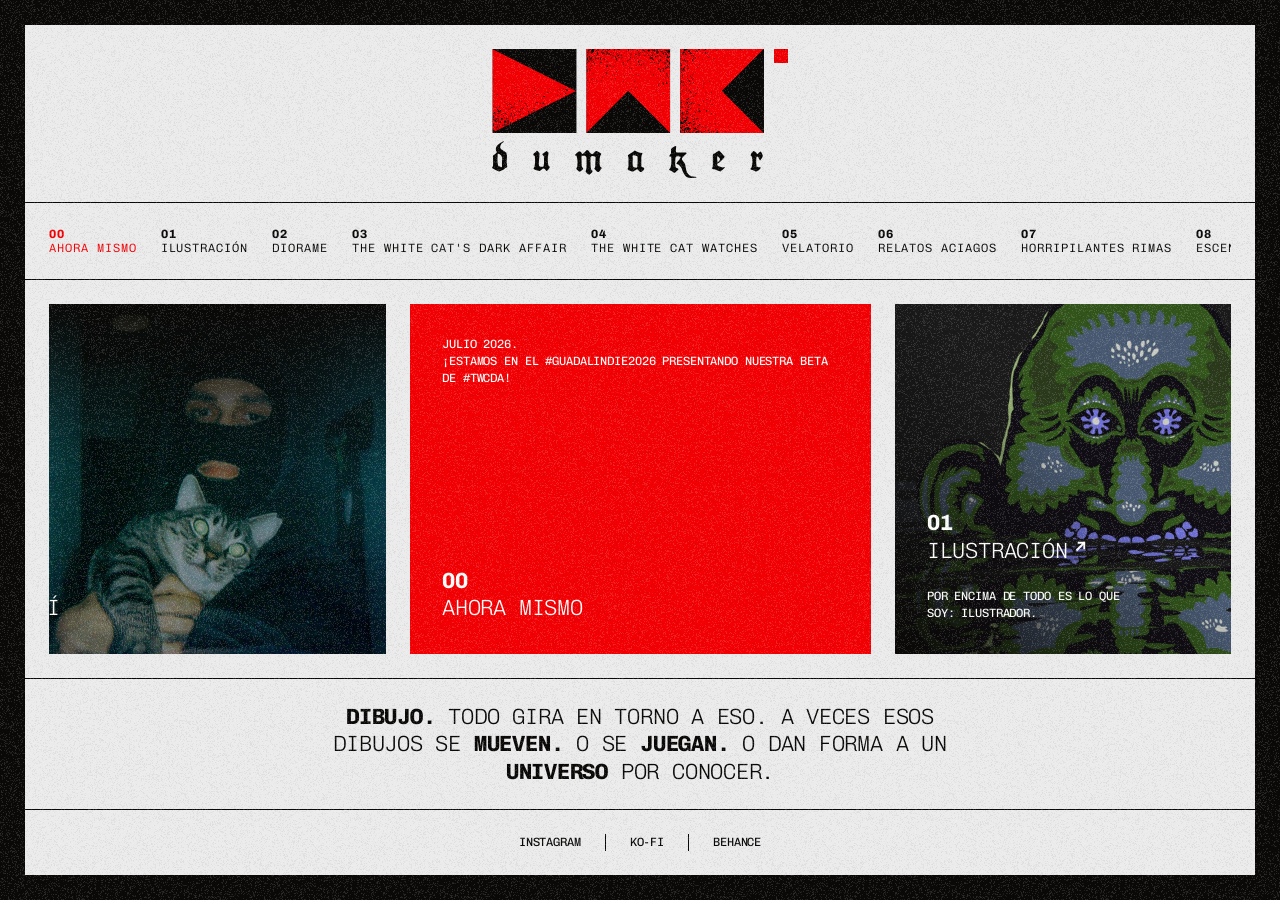
==== commit 50796810: "feat(cards): nueva card 04 «The White Cat Watches» — 11 cards, orden 00-10 Diorama interactivo (Quil" ====
--- a/index.html
+++ b/index.html
@@ -72,12 +72,13 @@
 				<li><a class="menu__item" href="#ilustracion" data-index="1" draggable="false"><b>01</b><span>Ilustración</span></a></li>
 				<li><a class="menu__item" href="#diorame" data-index="2" draggable="false"><b>02</b><span>Diorame</span></a></li>
 				<li><a class="menu__item" href="#the-white-cat" data-index="3" draggable="false"><b>03</b><span>The White Cat's Dark Affair</span></a></li>
-				<li><a class="menu__item" href="#velatorio" data-index="4" draggable="false"><b>04</b><span>Velatorio</span></a></li>
-				<li><a class="menu__item" href="#relatos-aciagos" data-index="5" draggable="false"><b>05</b><span>Relatos Aciagos</span></a></li>
-				<li><a class="menu__item" href="#horripilantes-rimas" data-index="6" draggable="false"><b>06</b><span>Horripilantes Rimas</span></a></li>
-				<li><a class="menu__item" href="#escenas-vr" data-index="7" draggable="false"><b>07</b><span>Escenas VR</span></a></li>
-				<li><a class="menu__item" href="#lab" data-index="8" draggable="false"><b>08</b><span>#36DaysOfType 2017</span></a></li>
-				<li><a class="menu__item" href="#sobre-mi" data-index="9" draggable="false"><b>09</b><span>Sobre mí</span></a></li>
+				<li><a class="menu__item" href="#the-white-cat-watches" data-index="4" draggable="false"><b>04</b><span>The White Cat Watches</span></a></li>
+				<li><a class="menu__item" href="#velatorio" data-index="5" draggable="false"><b>05</b><span>Velatorio</span></a></li>
+				<li><a class="menu__item" href="#relatos-aciagos" data-index="6" draggable="false"><b>06</b><span>Relatos Aciagos</span></a></li>
+				<li><a class="menu__item" href="#horripilantes-rimas" data-index="7" draggable="false"><b>07</b><span>Horripilantes Rimas</span></a></li>
+				<li><a class="menu__item" href="#escenas-vr" data-index="8" draggable="false"><b>08</b><span>Escenas VR</span></a></li>
+				<li><a class="menu__item" href="#lab" data-index="9" draggable="false"><b>09</b><span>Testanera</span></a></li>
+				<li><a class="menu__item" href="#sobre-mi" data-index="10" draggable="false"><b>10</b><span>Sobre mí</span></a></li>
 				<!-- menu:auto:end -->
 			</ul>
 		</nav>
@@ -100,62 +101,69 @@
 						<img data-slot="img" loading="lazy" decoding="async" alt="Ilustración de una criatura verde emergiendo del agua" src="assets/cards/ilustracion.webp">
 					</div>
 					<h2 class="card__title"><b data-slot="number">01</b><a class="card__link" data-slot="link" draggable="false" href="https://www.deviantart.com/dumaker/gallery" target="_blank" rel="noopener"><span data-slot="title">Ilustración</span></a></h2>
-					<p class="card__sub" data-slot="sub">por encima de todo es lo que soy</p>
+					<p class="card__sub" data-slot="sub">Por encima de todo es lo que soy: ilustrador.</p>
 				</li>
 				<li class="card card--poster" data-index="2" data-id="diorame" data-copy="2">
 					<div class="card__media">
-						<img data-slot="img" loading="lazy" decoding="async" alt="Formas de color creadas con la app de dibujo Diorame" src="assets/cards/diorame.webp">
+						<img data-slot="img" loading="lazy" decoding="async" alt="Logotipo de Diorame, mi app de dibujo" src="assets/cards/diorame.webp">
 					</div>
 					<h2 class="card__title"><b data-slot="number">02</b><a class="card__link" data-slot="link" draggable="false" href="https://diorame.com" target="_blank" rel="noopener"><span data-slot="title">Diorame</span></a></h2>
-					<p class="card__sub" data-slot="sub">mi app de dibujo</p>
+					<p class="card__sub" data-slot="sub">Mi propia app de dibujo. Pruébala.</p>
 				</li>
 				<li class="card card--clip" data-index="3" data-id="the-white-cat" data-copy="2">
 					<div class="card__media">
 						<video data-slot="video" muted playsinline loop preload="none" data-src="assets/cards/the_white_cat.mp4"></video>
 					</div>
 					<h2 class="card__title"><b data-slot="number">03</b><a class="card__link" data-slot="link" draggable="false" href="https://store.steampowered.com/app/3882940/The_White_Cats_Dark_Affair/" target="_blank" rel="noopener"><span data-slot="title">The White Cat's Dark Affair</span></a></h2>
-					<p class="card__sub" data-slot="sub">El juego. Estamos en ello y vamos en serio. En Steam.</p>
-				</li>
-				<li class="card card--poster" data-index="4" data-id="velatorio" data-copy="2">
+					<p class="card__sub" data-slot="sub">Juego. Estamos en ello y vamos en serio. En Steam.</p>
+				</li>
+				<li class="card card--clip" data-index="4" data-id="the-white-cat-watches" data-copy="2">
+					<div class="card__media">
+						<video data-slot="video" muted playsinline loop preload="none" data-src="assets/cards/twcw.mp4"></video>
+					</div>
+					<h2 class="card__title"><b data-slot="number">04</b><a class="card__link" data-slot="link" draggable="false" href="https://dumakerpro.itch.io/the-white-cat-watches-diorama" target="_blank" rel="noopener"><span data-slot="title">The White Cat Watches</span></a></h2>
+					<p class="card__sub" data-slot="sub">Diorama interactivo. De Quill a Unreal Engine. En Itch.io.</p>
+				</li>
+				<li class="card card--poster" data-index="5" data-id="velatorio" data-copy="2">
 					<div class="card__media">
 						<img data-slot="img" loading="lazy" decoding="async" alt="Imagen del juego Velatorio" src="assets/cards/velatorio.webp">
 					</div>
-					<h2 class="card__title"><b data-slot="number">04</b><a class="card__link" data-slot="link" draggable="false" href="https://perezperez.itch.io/velatorio" target="_blank" rel="noopener"><span data-slot="title">Velatorio</span></a></h2>
-					<p class="card__sub" data-slot="sub">El juego. Una aventura sórdida premiada en la ECTOCOMP 2025. En Itch.io.</p>
-				</li>
-				<li class="card card--poster" data-index="5" data-id="relatos-aciagos" data-copy="2">
+					<h2 class="card__title"><b data-slot="number">05</b><a class="card__link" data-slot="link" draggable="false" href="https://perezperez.itch.io/velatorio" target="_blank" rel="noopener"><span data-slot="title">Velatorio</span></a></h2>
+					<p class="card__sub" data-slot="sub">Juego. Una aventura sórdida premiada en la ECTOCOMP 2025. En Itch.io.</p>
+				</li>
+				<li class="card card--poster" data-index="6" data-id="relatos-aciagos" data-copy="2">
 					<div class="card__media">
 						<img data-slot="img" loading="lazy" decoding="async" alt="Relatos Aciagos — relatos ilustrados" src="assets/cards/relatos-aciagos.webp">
 					</div>
-					<h2 class="card__title"><b data-slot="number">05</b><a class="card__link" data-slot="link" draggable="false" href="https://relatos.dumaker.com" target="_blank" rel="noopener"><span data-slot="title">Relatos Aciagos</span></a></h2>
+					<h2 class="card__title"><b data-slot="number">06</b><a class="card__link" data-slot="link" draggable="false" href="https://relatos.dumaker.com" target="_blank" rel="noopener"><span data-slot="title">Relatos Aciagos</span></a></h2>
 					<p class="card__sub" data-slot="sub">Relatos de terror, locutados e ilustrados.</p>
 				</li>
-				<li class="card card--poster" data-index="6" data-id="horripilantes-rimas" data-copy="2">
+				<li class="card card--poster" data-index="7" data-id="horripilantes-rimas" data-copy="2">
 					<div class="card__media">
 						<img data-slot="img" loading="lazy" decoding="async" alt="Horripilantes Rimas — rimas ilustradas de terror" src="assets/cards/horripilantes-rimas.webp">
 					</div>
-					<h2 class="card__title"><b data-slot="number">06</b><a class="card__link" data-slot="link" draggable="false" href="https://rimas.dumaker.com" target="_blank" rel="noopener"><span data-slot="title">Horripilantes Rimas</span></a></h2>
+					<h2 class="card__title"><b data-slot="number">07</b><a class="card__link" data-slot="link" draggable="false" href="https://rimas.dumaker.com" target="_blank" rel="noopener"><span data-slot="title">Horripilantes Rimas</span></a></h2>
 					<p class="card__sub" data-slot="sub">Pavorosas rimas, locutadas e ilustradas.</p>
 				</li>
-				<li class="card card--clip" data-index="7" data-id="escenas-vr" data-copy="2">
+				<li class="card card--clip" data-index="8" data-id="escenas-vr" data-copy="2">
 					<div class="card__media">
 						<video data-slot="video" muted playsinline loop preload="none" data-src="assets/cards/escenas_vr.mp4"></video>
 					</div>
-					<h2 class="card__title"><b data-slot="number">07</b><a class="card__link" data-slot="link" draggable="false" href="https://www.behance.net/gallery/142865257/Escenas-ilustradas-inmersivas-para-realidad-virtual" target="_blank" rel="noopener"><span data-slot="title">Escenas VR</span></a></h2>
+					<h2 class="card__title"><b data-slot="number">08</b><a class="card__link" data-slot="link" draggable="false" href="https://www.behance.net/gallery/142865257/Escenas-ilustradas-inmersivas-para-realidad-virtual" target="_blank" rel="noopener"><span data-slot="title">Escenas VR</span></a></h2>
 					<p class="card__sub" data-slot="sub">Escenas inmersivas para Realidad Virtual.</p>
 				</li>
-				<li class="card card--poster" data-index="8" data-id="lab" data-copy="2">
-					<div class="card__media">
-						<img data-slot="img" loading="lazy" decoding="async" alt="Imagen provisional del Lab" src="assets/cards/lab.webp">
-					</div>
-					<h2 class="card__title"><b data-slot="number">08</b><a class="card__link" data-slot="link" draggable="false" href="https://www.behance.net/gallery/49101507/36DaysOfType-2017"><span data-slot="title">#36DaysOfType 2017</span></a></h2>
-					<p class="card__sub" data-slot="sub">Escaparate rotatorio: el proyecto que tengo ahora mismo entre manos.</p>
-				</li>
-				<li class="card card--poster card--prose" data-index="9" data-id="sobre-mi" data-copy="2">
+				<li class="card card--clip" data-index="9" data-id="lab" data-copy="2">
+					<div class="card__media">
+						<video data-slot="video" muted playsinline loop preload="none" data-src="assets/cards/lab.mp4"></video>
+					</div>
+					<h2 class="card__title"><b data-slot="number">09</b><a class="card__link" data-slot="link" draggable="false" href="https://www.behance.net/gallery/168898603/Testanera" target="_blank" rel="noopener"><span data-slot="title">Testanera</span></a></h2>
+					<p class="card__sub" data-slot="sub">Pixel Promo.</p>
+				</li>
+				<li class="card card--poster card--prose" data-index="10" data-id="sobre-mi" data-copy="2">
 					<div class="card__media">
 						<img data-slot="img" loading="lazy" decoding="async" alt="Foto de Sobre mí" src="assets/cards/about.webp">
 					</div>
-					<h2 class="card__title"><b data-slot="number">09</b><a class="card__link" data-slot="link" draggable="false"><span data-slot="title">Sobre mí</span></a></h2>
+					<h2 class="card__title"><b data-slot="number">10</b><a class="card__link" data-slot="link" draggable="false"><span data-slot="title">Sobre mí</span></a></h2>
 					<p class="card__sub" data-slot="sub">Ilustrador, diseñador y creativo multimedia. Creador indie. Albacete navajero. Mis dibujos han aparecido en antologías de Seven Stories Press, Graffito Books, Mad Artist Publishing y Ediciones Babylon, y he expuesto en Londres, Bilbao, Toledo y otras ciudades. Graduado en Diseño Gráfico e ilustración. Stay human, but not much. 👽</p>
 				</li>
 				<!-- cards:auto:end -->
--- a/css/tokens.css
+++ b/css/tokens.css
@@ -19,6 +19,7 @@
 	--font-mono: "Chivo Mono", ui-monospace, "Cascadia Mono", monospace;
 	--fs-display: 64px;
 	--fs-heading: 22px;
+	--fs-label: 18px;      /* etiquetas/sellos — entre body y heading (12 × 1.5) */
 	--fs-menu: 12px;
 	--fs-body: 12px;
 	--ls-menu: 0.08em;     /* UI/Menu: letterSpacing 8% */
--- a/css/components.css
+++ b/css/components.css
@@ -187,7 +187,7 @@
 
 .card__sub {
 	position: relative;
-	max-width: 20ch;
+	max-width: 32ch;
 	font-size: var(--fs-body);
 	font-weight: 400;
 	letter-spacing: var(--ls-body);
@@ -214,9 +214,14 @@
 .strip--cards.gl-lite .card--prose .card__sub {
 	flex: 1 1 auto;        /* ocupa el alto disponible (card − título − gap − padding) */
 	min-height: 0;         /* permite encoger por debajo del contenido (regla flex) */
-	overflow-y: auto;      /* scroll interno SOLO al desbordar; condicional, sin media query */
-	overscroll-behavior: contain; /* el scroll no propaga al carrusel ni al body */
-	touch-action: pan-y;   /* touch: gesto vertical = scroll del texto; horizontal = carrusel */
+	overflow-y: auto;      /* scroll vertical del texto cuando no cabe (feature liminal) */
+	overflow-x: hidden;    /* NO user-scrollable en horizontal → el swipe horizontal no se
+	                          captura aquí y pasa al .track (arrastra el carrusel). Antes el
+	                          quirk dejaba overflow-x en auto (sí scrollable → atrapaba el
+	                          gesto). Independiente del overflow-y: no toca el scroll vertical. */
+	overscroll-behavior-y: contain; /* contiene SOLO el vertical (no propaga al body);
+	                          el horizontal queda libre para encadenar al carrusel */
+	touch-action: auto;    /* vertical scrollea el texto, horizontal arrastra el carrusel */
 	scrollbar-width: thin; /* Firefox */
 	scrollbar-color: rgba(10, 9, 8, 0.35) transparent;
 }
@@ -256,15 +261,27 @@
 }
 .card__badge {
 	font-family: var(--font-mono);
-	font-size: 18px;
+	line-height: 1;
+	padding: 7px 11px;
+	white-space: nowrap;
+}
+/* sello superior: tamaño de etiqueta (18px, token --fs-label), peso bold */
+.card__badge--light {
+	background: var(--surface);
+	color: var(--ink);
+	font-size: var(--fs-label);
 	font-weight: 700;
 	letter-spacing: 0.02em;
-	line-height: 1;
-	padding: 9px 14px;
-	white-space: nowrap;
-}
-.card__badge--light { background: var(--surface); color: var(--ink); }
-.card__badge--dark { background: var(--ink); color: var(--red); }
+}
+/* contador: estilo de texto predefinido de 12px (Body/XS) */
+.card__badge--dark {
+	background: var(--ink);
+	color: var(--red);
+	font-size: var(--fs-body);
+	font-weight: 400;
+	letter-spacing: var(--ls-body);
+	line-height: var(--lh-body);
+}
 
 /* ── Claim ──────────────────────────────────────────────────────────── */
 .claim {
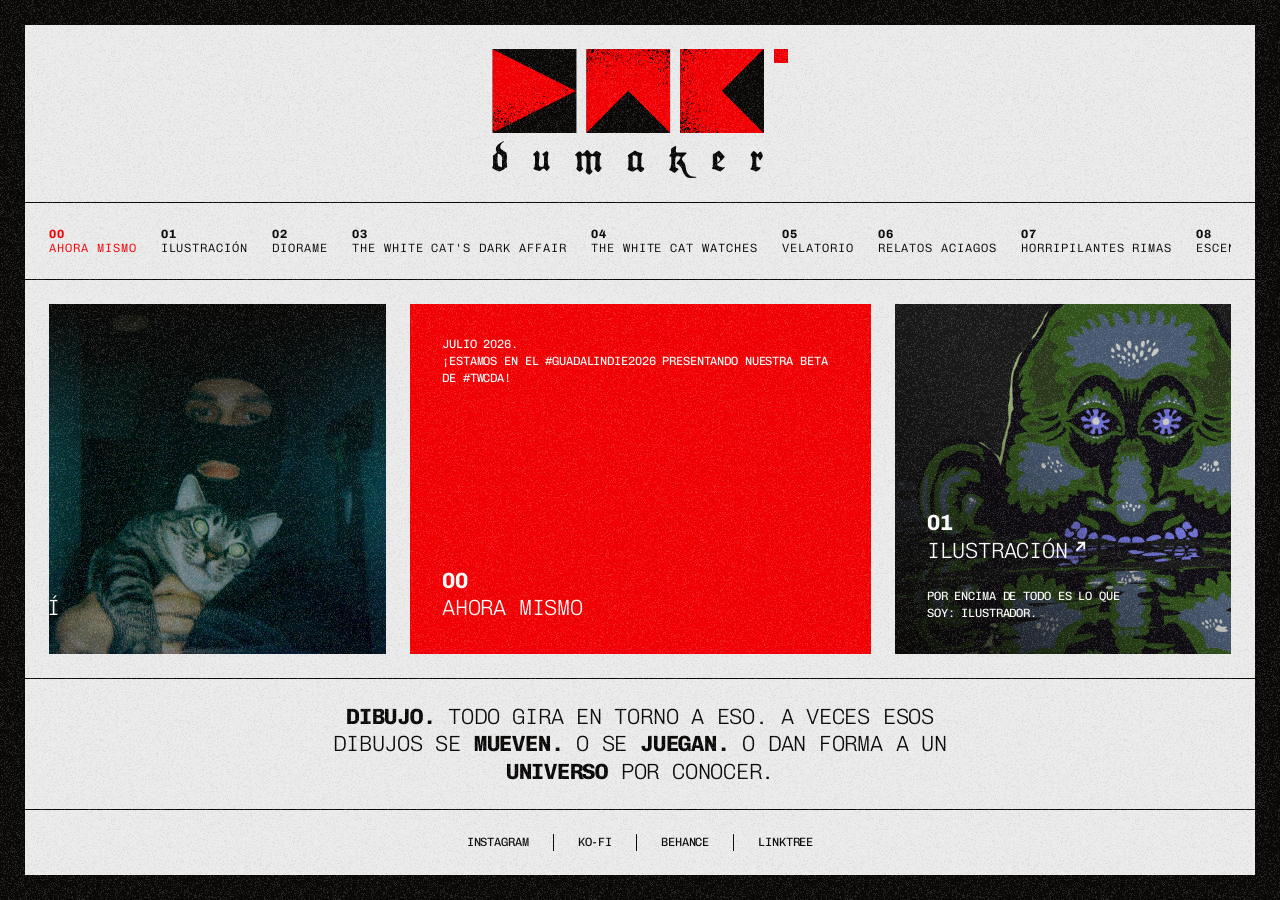
==== commit 0c6e3df6: "feat(footer): cuarto enlace — Linktree Añade Linktree junto a Instagram | Ko-fi | Behance (pestaña n" ====
--- a/index.html
+++ b/index.html
@@ -48,7 +48,8 @@
 			"https://www.instagram.com/dumaker/",
 			"https://www.behance.net/dumaker",
 			"https://ko-fi.com/dumaker",
-			"https://www.deviantart.com/dumaker"
+			"https://www.deviantart.com/dumaker",
+			"https://linktr.ee/dumaker"
 		]
 	}
 	</script>
@@ -180,6 +181,8 @@
 			<a class="footer__link" href="https://ko-fi.com/dumaker" target="_blank" rel="noopener">Ko-fi</a>
 			<span class="footer__sep" aria-hidden="true"></span>
 			<a class="footer__link" href="https://www.behance.net/dumaker" target="_blank" rel="noopener">Behance</a>
+			<span class="footer__sep" aria-hidden="true"></span>
+			<a class="footer__link" href="https://linktr.ee/dumaker" target="_blank" rel="noopener">Linktree</a>
 		</footer>
 
 		<!-- Preloader: tapa el montaje de los strips; el marco+panel+grano son
--- a/css/layout.css
+++ b/css/layout.css
@@ -58,4 +58,22 @@
 	.strip {
 		padding: var(--space-m);
 	}
+
+	/* cuatro enlaces no caben en una fila estrecha con el gap de desktop:
+	   se aprieta el gap. wrap = red de seguridad (si aun así no cabe,
+	   envuelve en vez de desbordar el marco; el separador de la costura
+	   queda al final de la primera fila) */
+	.strip--footer {
+		flex-wrap: wrap;
+		gap: var(--space-m);
+		row-gap: var(--space-s);
+	}
 }
+
+/* móviles muy estrechos (320-400px): gap mínimo para mantener los cuatro
+   enlaces en UNA fila y que no aparezca el separador huérfano del wrap */
+@media (max-width: 400px) {
+	.strip--footer {
+		gap: var(--space-s);
+	}
+}
